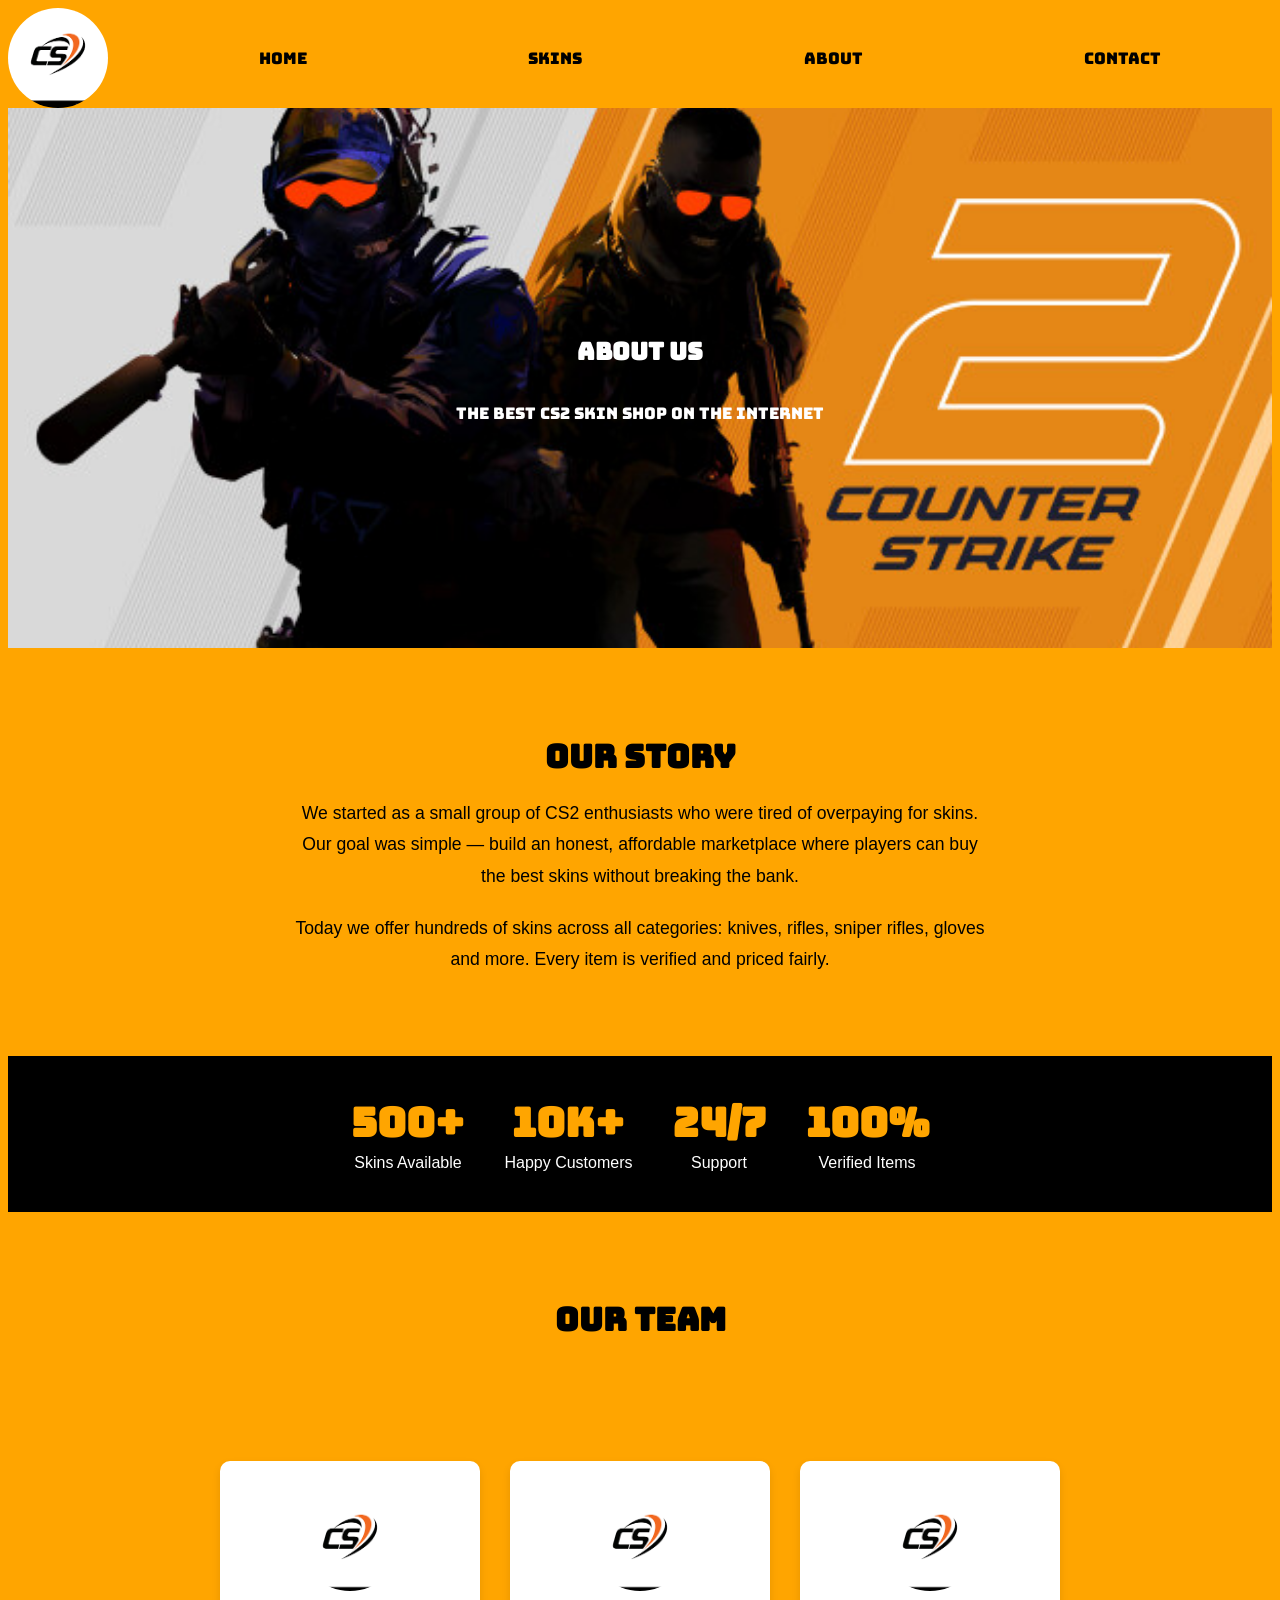
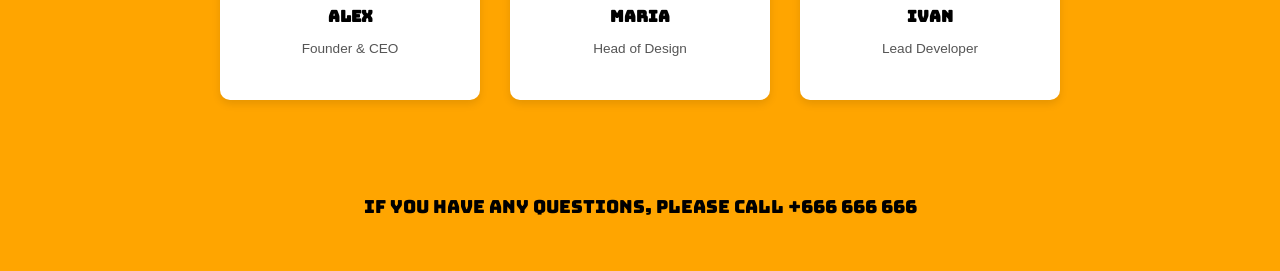
==== about.html @ 15a44445 "feat: init contact and about page" ====
<!DOCTYPE html>
<html lang="en">
<head>
    <meta charset="UTF-8">
    <meta name="viewport" content="width=device-width, initial-scale=1.0">
    <title>About Us</title>
    <link rel="stylesheet" href="style.css">
    <link rel="stylesheet" href="about.css">
    <style>
        .about-hero {
            background-image: url("img/cs2.jpg");
            background-size: cover;
            background-position: center;
            background-repeat: no-repeat;
            height: 60vh;
            color: white;
            display: flex;
            justify-content: center;
            flex-direction: column;
        }

        .about-section {
            padding: 60px 40px;
            text-align: center;
        }

        .about-section h2 {
            font-size: 2rem;
            margin-bottom: 20px;
        }

        .about-section p {
            font-size: 1.1rem;
            max-width: 700px;
            margin: 0 auto 20px auto;
            line-height: 1.8;
            font-family: Arial, sans-serif;
        }

        .team {
            display: flex;
            justify-content: center;
            gap: 30px;
            flex-wrap: wrap;
            padding: 40px 20px;
        }

        .team-card {
            background-color: white;
            padding: 30px 20px;
            border-radius: 10px;
            width: 220px;
            box-shadow: 0 4px 8px rgba(0,0,0,0.1);
        }

        .team-card img {
            width: 100px;
            height: 100px;
            border-radius: 50%;
            object-fit: cover;
            margin-bottom: 10px;
        }

        .team-card h3 {
            margin: 0 0 5px 0;
            font-size: 1rem;
        }

        .team-card p {
            font-size: 0.85rem;
            font-family: Arial, sans-serif;
            color: #555;
        }

        .stats {
            display: flex;
            justify-content: center;
            gap: 40px;
            flex-wrap: wrap;
            padding: 40px 20px;
            background-color: black;
            color: white;
        }

        .stat-item h3 {
            font-size: 2.5rem;
            color: orange;
            margin: 0;
        }

        .stat-item p {
            font-family: Arial, sans-serif;
            margin: 5px 0 0 0;
        }
    </style>
</head>
<body>
    <header>
        <img src="./img/cs.png" alt="Logo" class="logo">
        <nav>
            <ul>
                <li><a href="index.html">Home</a></li>
                <li><a href="index.html#skins">Skins</a></li>
                <li><a href="about.html">About</a></li>
                <li><a href="contact.html">Contact</a></li>
            </ul>
        </nav>
    </header>

    <main>
        <section class="about-hero">
            <h1>About Us</h1>
            <p>The best CS2 skin shop on the internet</p>
        </section>

        <section class="about-section">
            <h2>Our Story</h2>
            <p>
                We started as a small group of CS2 enthusiasts who were tired of overpaying for skins.
                Our goal was simple — build an honest, affordable marketplace where players can buy
                the best skins without breaking the bank.
            </p>
            <p>
                Today we offer hundreds of skins across all categories: knives, rifles, sniper rifles,
                gloves and more. Every item is verified and priced fairly.
            </p>
        </section>

        <section class="stats">
            <div class="stat-item">
                <h3>500+</h3>
                <p>Skins Available</p>
            </div>
            <div class="stat-item">
                <h3>10k+</h3>
                <p>Happy Customers</p>
            </div>
            <div class="stat-item">
                <h3>24/7</h3>
                <p>Support</p>
            </div>
            <div class="stat-item">
                <h3>100%</h3>
                <p>Verified Items</p>
            </div>
        </section>

        <section class="about-section">
            <h2>Our Team</h2>
        </section>

        <div class="team">
            <div class="team-card">
                <img src="./img/cs.png" alt="Team member">
                <h3>Alex</h3>
                <p>Founder & CEO</p>
            </div>
            <div class="team-card">
                <img src="./img/cs.png" alt="Team member">
                <h3>Maria</h3>
                <p>Head of Design</p>
            </div>
            <div class="team-card">
                <img src="./img/cs.png" alt="Team member">
                <h3>Ivan</h3>
                <p>Lead Developer</p>
            </div>
        </div>

        <p class="contact-info">if you have any questions, please call +666 666 666</p>
    </main>
</body>
</html>
---- style.css ----
@import url('https://fonts.googleapis.com/css2?family=Bungee&display=swap');
.logo {
    width: 100px;
    height: 100px;
    border-radius: 50%;
}
header{
    display: flex;
    align-items: center;
}
nav ul {
    display: flex;
    list-style: none;
    justify-content: space-around;
    flex:1;
}
nav {
    flex:1;
}
ul li a {
    text-decoration: none;
    color: black;

}
body {
    font-family: 'Bungee', cursive;
    background-color: orange;
}
main{
    text-align: center;

}

.hero {
    background-image: url("img/cs2.jpg"); /* шлях до картинки */
    background-size: cover;        /* розтягує картинку на весь блок */
    background-position: center;   /* центрує картинку */
    background-repeat: no-repeat;  /* не повторює картинку */

    height: 100vh;
    color: white;  /* щоб текст був видимий */
    display: flex;
    justify-content: center;
    flex-direction: column;
}

.cards {
    display: flex;
    justify-content: space-around;
    margin-top: 20px;
    flex-wrap: wrap;
    gap: 20px;
}

.card {
    background-color: white;
    padding: 20px;
    border-radius: 10px;
    width: 23%;
    box-shadow: 0 4px 8px rgba(0,0,0,0.1);
    
}

.card img   {
    width: 100%;
    border-radius: 10px;
}

.contact-info {
    text-align: center;
    padding: 35px;
    margin-top: 20px;
    font-size: 18px;
    color: black;
}

.buy-button {
    background-color: #007BFF;
    color: white;
    border: none;
    padding: 10px 20px;
    border-radius: 5px;
    cursor: pointer;
    margin-top: 10px;
}

.filter-btn {
    background-color: #000000;
    color: white;
    border: none;
    padding: 10px 20px;
    border-radius: 5px;
    cursor: pointer;
    margin: 5px;
    font-family: 'Bungee', cursive;
}

.filter-btn.active{
    background-color: orangered;
}

.cart-modal {
    position: fixed;
    top: 0%;
    right: 0%;
    background-color: white;
    padding: 20px;
    border-radius: 10px;
    box-shadow: 0 4px 8px rgba(0,0,0,0.1);
    height: 100vh;
    display: none;
    &.active{
        display: block;
        z-index: 101;
    }
}

.buy-btn {
    background-color: #28a745;
    color: white;
    border: none;
    padding: 10px 20px;
    border-radius: 5px;
    cursor: pointer;
    margin-top: 10px;
}

.sell-btn {
    background-color: #dc3545;
    color: white;
    border: none;
    padding: 10px 20px;
    border-radius: 5px;
    cursor: pointer;
    margin-top: 10px;
}

.cart-items li {

    list-style  : none;
    margin-bottom: 10px;
}
header{
    position: sticky;
    top: 0;
    z-index: 100;
    background-color: orange;
}
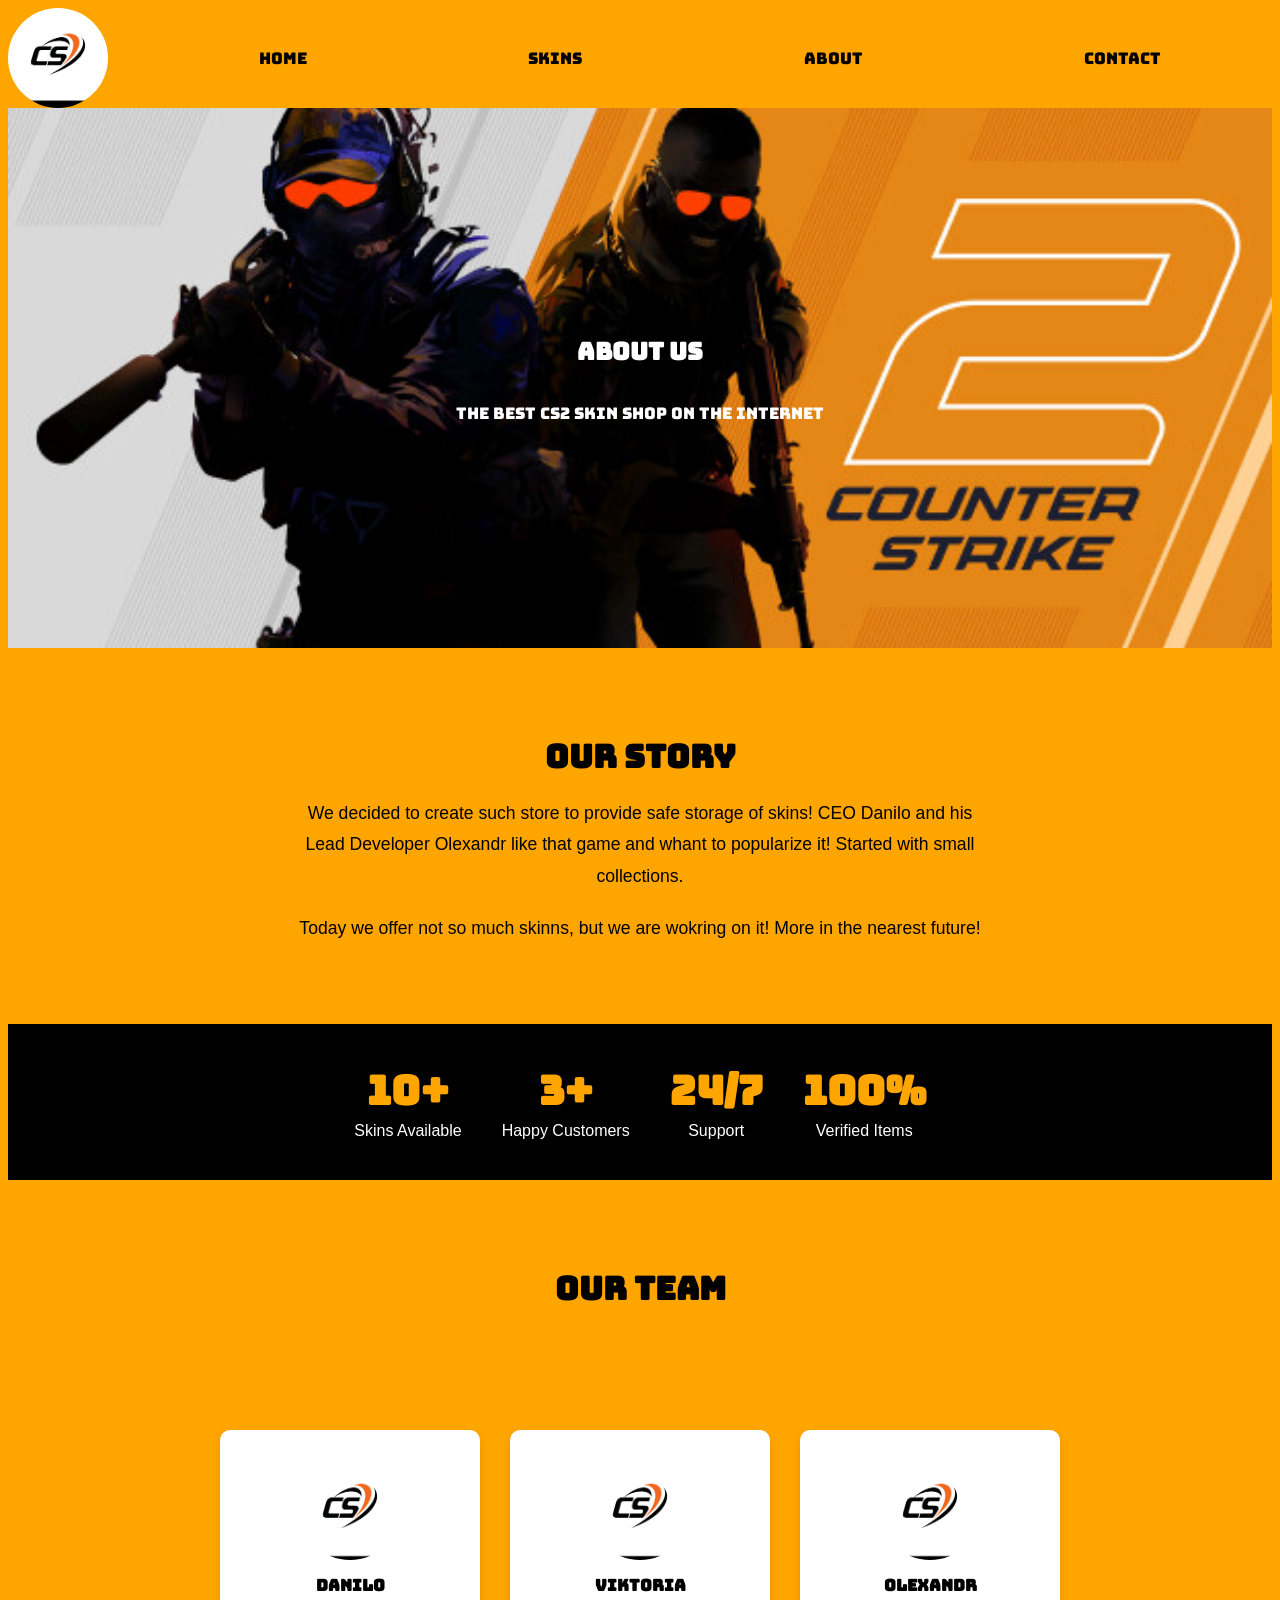
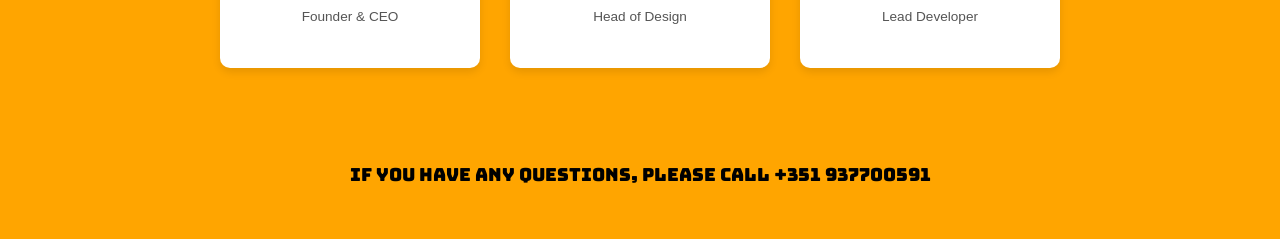
==== commit 08017c8b: "feat: add about and contact pages with styling" ====
--- a/about.html
+++ b/about.html
@@ -6,93 +6,6 @@
     <title>About Us</title>
     <link rel="stylesheet" href="style.css">
     <link rel="stylesheet" href="about.css">
-    <style>
-        .about-hero {
-            background-image: url("img/cs2.jpg");
-            background-size: cover;
-            background-position: center;
-            background-repeat: no-repeat;
-            height: 60vh;
-            color: white;
-            display: flex;
-            justify-content: center;
-            flex-direction: column;
-        }
-
-        .about-section {
-            padding: 60px 40px;
-            text-align: center;
-        }
-
-        .about-section h2 {
-            font-size: 2rem;
-            margin-bottom: 20px;
-        }
-
-        .about-section p {
-            font-size: 1.1rem;
-            max-width: 700px;
-            margin: 0 auto 20px auto;
-            line-height: 1.8;
-            font-family: Arial, sans-serif;
-        }
-
-        .team {
-            display: flex;
-            justify-content: center;
-            gap: 30px;
-            flex-wrap: wrap;
-            padding: 40px 20px;
-        }
-
-        .team-card {
-            background-color: white;
-            padding: 30px 20px;
-            border-radius: 10px;
-            width: 220px;
-            box-shadow: 0 4px 8px rgba(0,0,0,0.1);
-        }
-
-        .team-card img {
-            width: 100px;
-            height: 100px;
-            border-radius: 50%;
-            object-fit: cover;
-            margin-bottom: 10px;
-        }
-
-        .team-card h3 {
-            margin: 0 0 5px 0;
-            font-size: 1rem;
-        }
-
-        .team-card p {
-            font-size: 0.85rem;
-            font-family: Arial, sans-serif;
-            color: #555;
-        }
-
-        .stats {
-            display: flex;
-            justify-content: center;
-            gap: 40px;
-            flex-wrap: wrap;
-            padding: 40px 20px;
-            background-color: black;
-            color: white;
-        }
-
-        .stat-item h3 {
-            font-size: 2.5rem;
-            color: orange;
-            margin: 0;
-        }
-
-        .stat-item p {
-            font-family: Arial, sans-serif;
-            margin: 5px 0 0 0;
-        }
-    </style>
 </head>
 <body>
     <header>
@@ -116,23 +29,20 @@
         <section class="about-section">
             <h2>Our Story</h2>
             <p>
-                We started as a small group of CS2 enthusiasts who were tired of overpaying for skins.
-                Our goal was simple — build an honest, affordable marketplace where players can buy
-                the best skins without breaking the bank.
+                We decided to create such store to provide safe storage of skins! CEO Danilo and his Lead Developer Olexandr like that game and whant  to popularize it! Started with small collections.
             </p>
             <p>
-                Today we offer hundreds of skins across all categories: knives, rifles, sniper rifles,
-                gloves and more. Every item is verified and priced fairly.
+                Today we offer not so much skinns, but  we are wokring on it! More in the nearest future!
             </p>
         </section>
 
         <section class="stats">
             <div class="stat-item">
-                <h3>500+</h3>
+                <h3>10+</h3>
                 <p>Skins Available</p>
             </div>
             <div class="stat-item">
-                <h3>10k+</h3>
+                <h3>3+</h3>
                 <p>Happy Customers</p>
             </div>
             <div class="stat-item">
@@ -152,22 +62,22 @@
         <div class="team">
             <div class="team-card">
                 <img src="./img/cs.png" alt="Team member">
-                <h3>Alex</h3>
+                <h3>Danilo</h3>
                 <p>Founder & CEO</p>
             </div>
             <div class="team-card">
                 <img src="./img/cs.png" alt="Team member">
-                <h3>Maria</h3>
+                <h3>Viktoria</h3>
                 <p>Head of Design</p>
             </div>
             <div class="team-card">
                 <img src="./img/cs.png" alt="Team member">
-                <h3>Ivan</h3>
+                <h3>Olexandr</h3>
                 <p>Lead Developer</p>
             </div>
         </div>
 
-        <p class="contact-info">if you have any questions, please call +666 666 666</p>
+        <p class="contact-info">if you have any questions, please call +351 937700591</p>
     </main>
 </body>
 </html>
--- a/style.css
+++ b/style.css
@@ -145,4 +145,14 @@
     top: 0;
     z-index: 100;
     background-color: orange;
+}
+
+.btn-close {
+    background-color: transparent;
+    color: black;
+    border: none;
+    font-size: 20px;
+    cursor: pointer;
+    text-align: left;
+    display: block;
 }
--- a/about.css
+++ b/about.css
@@ -0,0 +1,85 @@
+        .about-hero {
+            background-image: url("img/cs2.jpg");
+            background-size: cover;
+            background-position: center;
+            background-repeat: no-repeat;
+            height: 60vh;
+            color: white;
+            display: flex;
+            justify-content: center;
+            flex-direction: column;
+        }
+
+        .about-section {
+            padding: 60px 40px;
+            text-align: center;
+        }
+
+        .about-section h2 {
+            font-size: 2rem;
+            margin-bottom: 20px;
+        }
+
+        .about-section p {
+            font-size: 1.1rem;
+            max-width: 700px;
+            margin: 0 auto 20px auto;
+            line-height: 1.8;
+            font-family: Arial, sans-serif;
+        }
+
+        .team {
+            display: flex;
+            justify-content: center;
+            gap: 30px;
+            flex-wrap: wrap;
+            padding: 40px 20px;
+        }
+
+        .team-card {
+            background-color: white;
+            padding: 30px 20px;
+            border-radius: 10px;
+            width: 220px;
+            box-shadow: 0 4px 8px rgba(0,0,0,0.1);
+        }
+
+        .team-card img {
+            width: 100px;
+            height: 100px;
+            border-radius: 50%;
+            object-fit: cover;
+            margin-bottom: 10px;
+        }
+
+        .team-card h3 {
+            margin: 0 0 5px 0;
+            font-size: 1rem;
+        }
+
+        .team-card p {
+            font-size: 0.85rem;
+            font-family: Arial, sans-serif;
+            color: #555;
+        }
+
+        .stats {
+            display: flex;
+            justify-content: center;
+            gap: 40px;
+            flex-wrap: wrap;
+            padding: 40px 20px;
+            background-color: black;
+            color: white;
+        }
+
+        .stat-item h3 {
+            font-size: 2.5rem;
+            color: orange;
+            margin: 0;
+        }
+
+        .stat-item p {
+            font-family: Arial, sans-serif;
+            margin: 5px 0 0 0;
+        }
